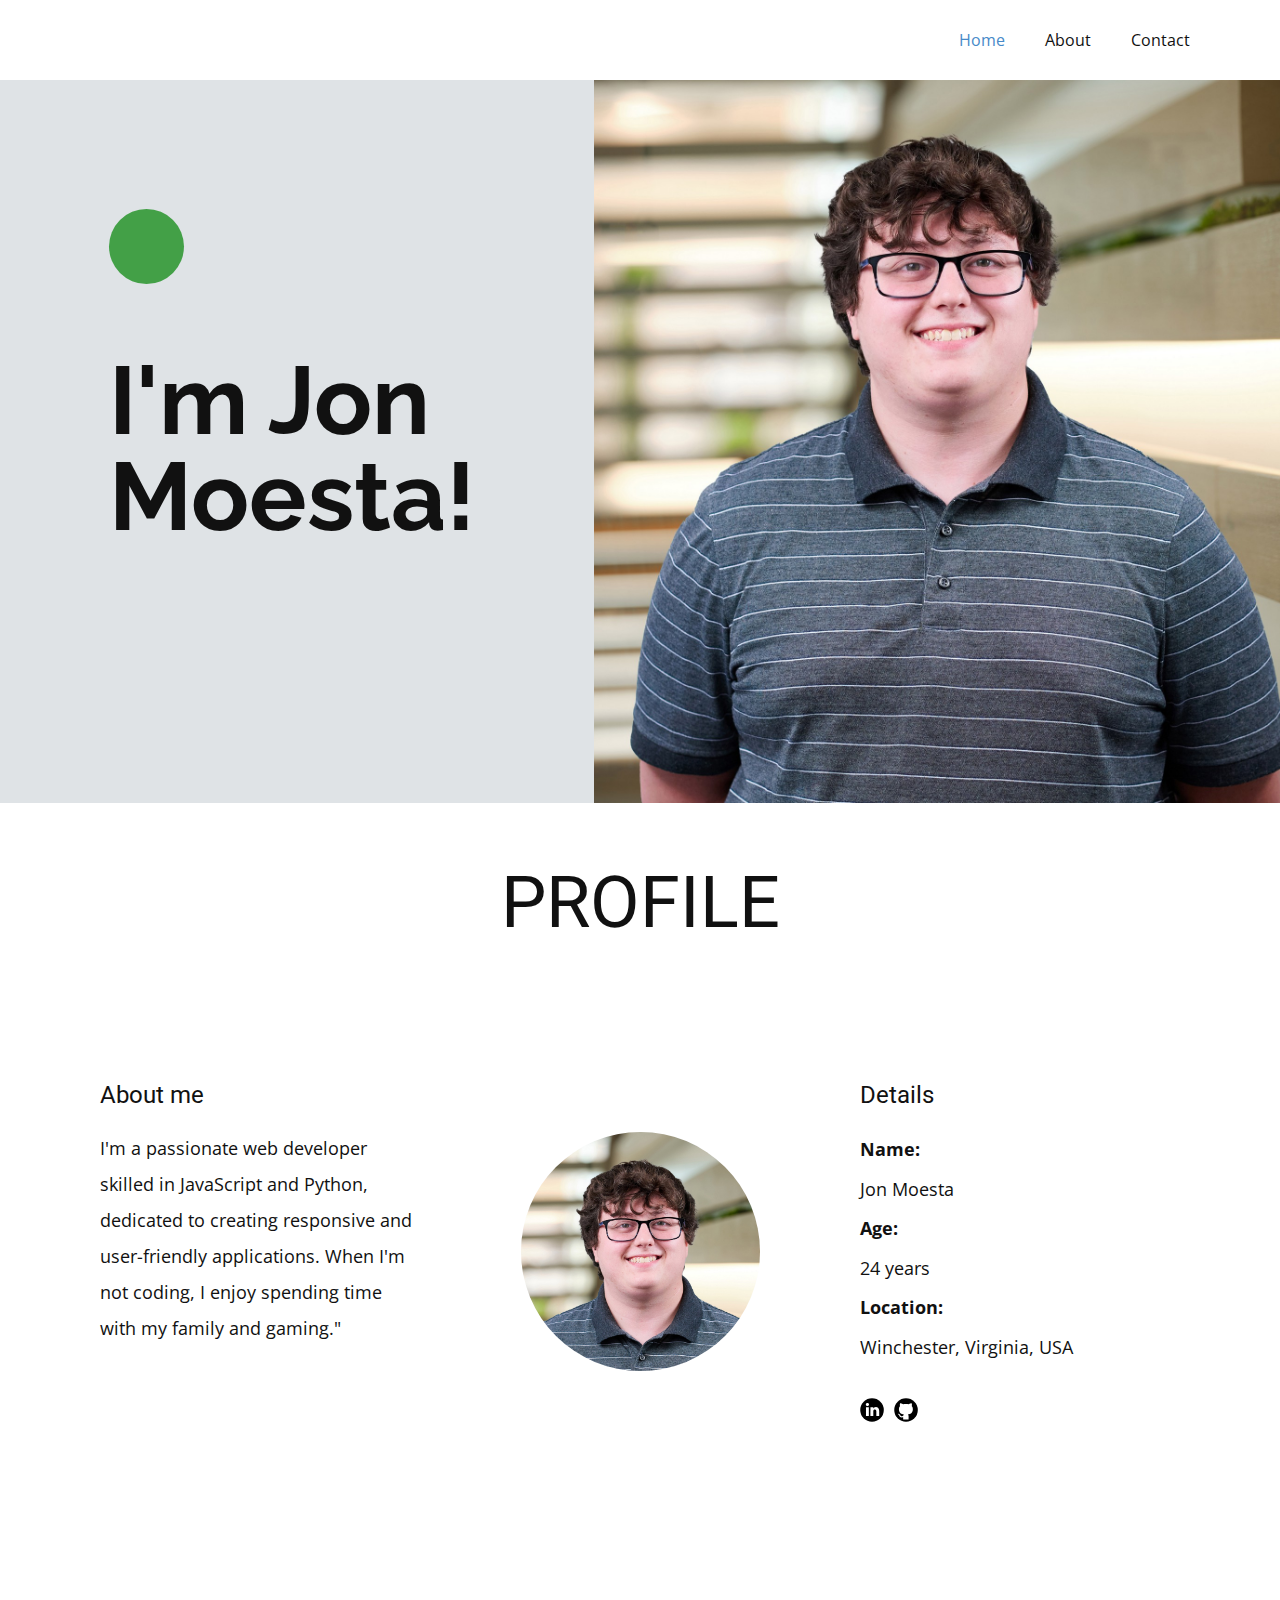
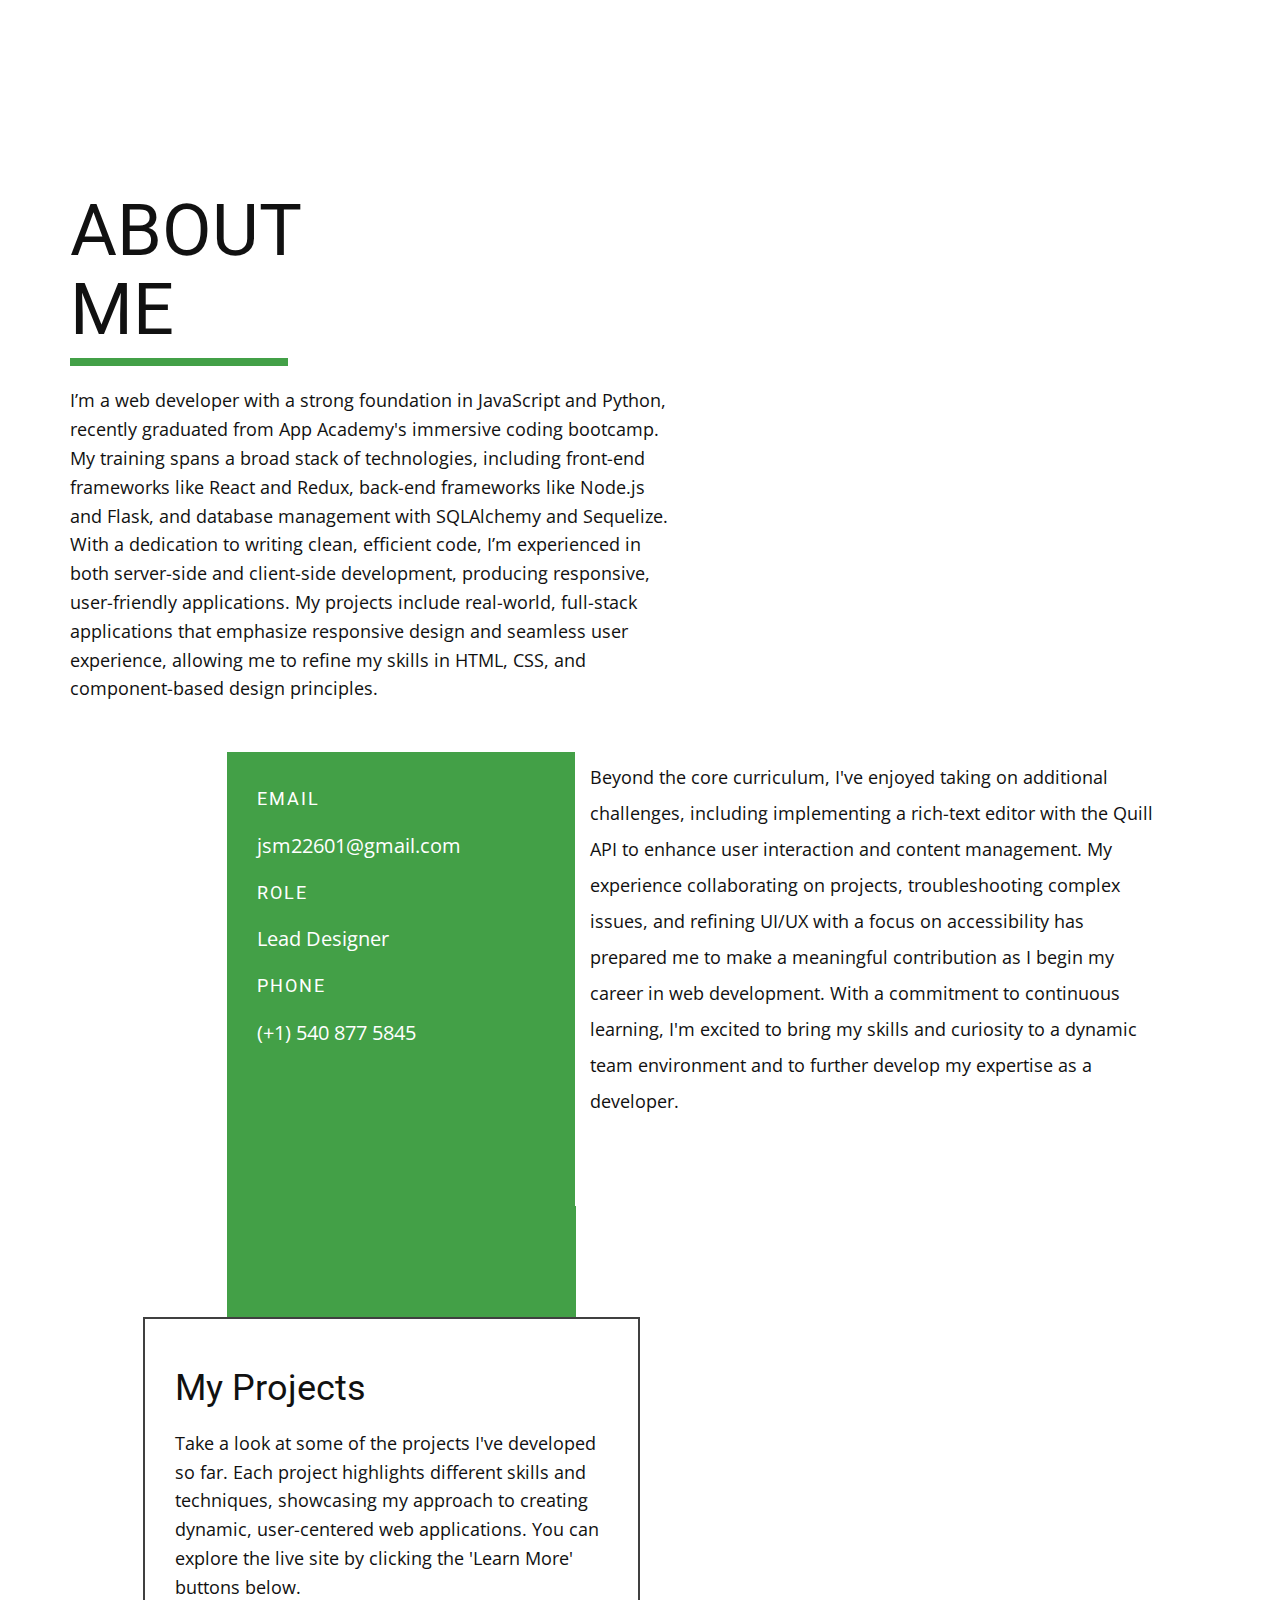
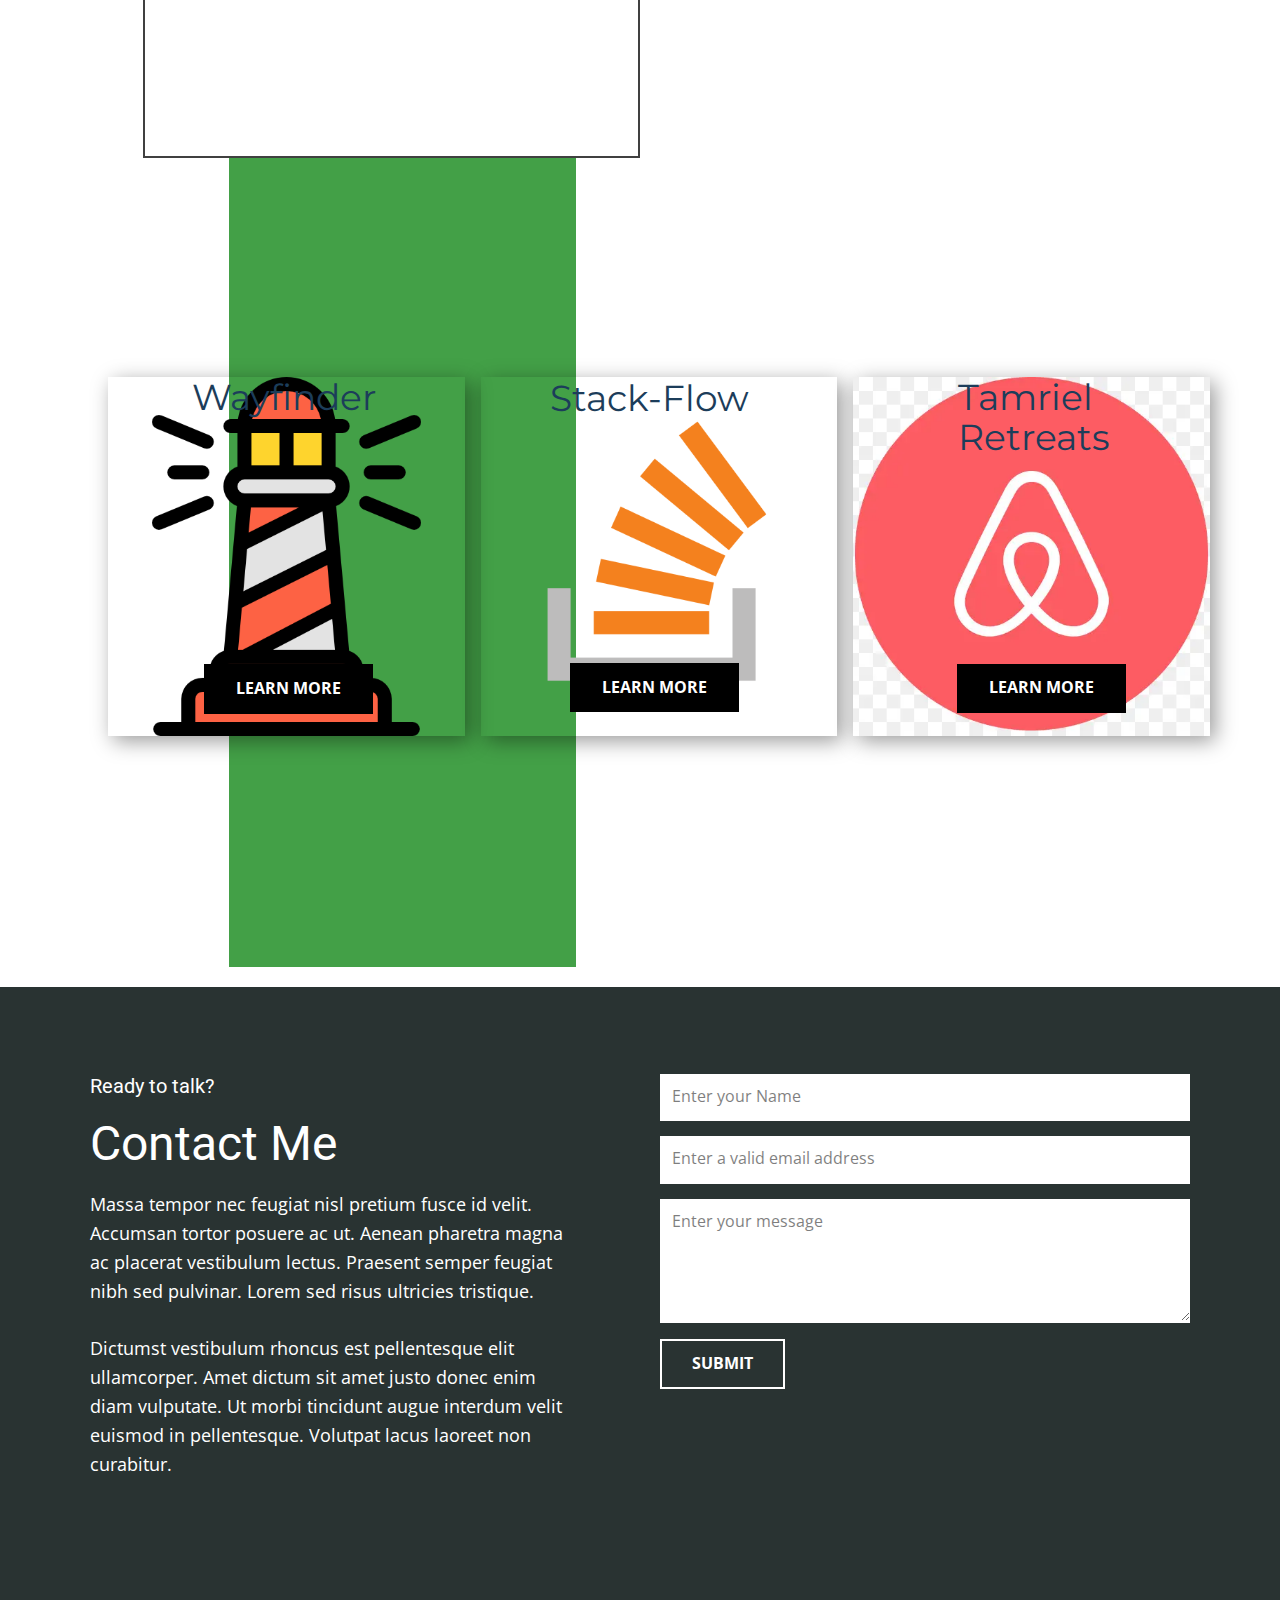
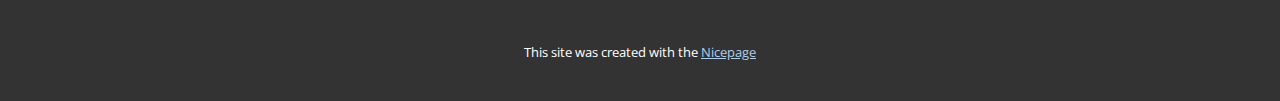
==== index.html @ 7a5f58ce "inital commit" ====
<!DOCTYPE html>
<html style="font-size: 16px;" lang="en"><head>
    <meta name="viewport" content="width=device-width, initial-scale=1.0">
    <meta charset="utf-8">
    <meta name="keywords" content="I&amp;apos;m Nick Norton!, Profile, About me, What I&amp;apos;m Doing, My Works, Contact Me, INTUITIVE">
    <meta name="description" content="">
    <title>Home</title>
    <link rel="stylesheet" href="nicepage.css" media="screen">
<link rel="stylesheet" href="index.css" media="screen">
    <script class="u-script" type="text/javascript" src="jquery.js" defer=""></script>
    <script class="u-script" type="text/javascript" src="nicepage.js" defer=""></script>
    <meta name="generator" content="Nicepage 6.21.3, nicepage.com">
    <meta name="referrer" content="origin">
    <link id="u-theme-google-font" rel="stylesheet" href="https://fonts.googleapis.com/css?family=Roboto:100,100i,300,300i,400,400i,500,500i,700,700i,900,900i|Open+Sans:300,300i,400,400i,500,500i,600,600i,700,700i,800,800i">
    <link id="u-page-google-font" rel="stylesheet" href="https://fonts.googleapis.com/css?family=Raleway:100,100i,200,200i,300,300i,400,400i,500,500i,600,600i,700,700i,800,800i,900,900i|Montserrat:100,100i,200,200i,300,300i,400,400i,500,500i,600,600i,700,700i,800,800i,900,900i">
    
    
    
    
    
    
    
    <script type="application/ld+json">{
		"@context": "http://schema.org",
		"@type": "Organization",
		"name": ""
}</script>
    <meta name="theme-color" content="#478ac9">
    <meta property="og:title" content="Home">
    <meta property="og:type" content="website">
  <meta data-intl-tel-input-cdn-path="intlTelInput/"></head>
  <body data-home-page="Home.html" data-home-page-title="Home" data-path-to-root="./" data-include-products="false" class="u-body u-xl-mode" data-lang="en"><header class="u-clearfix u-header u-header" id="sec-0e00"><div class="u-clearfix u-sheet u-sheet-1">
        <nav class="u-menu u-menu-dropdown u-offcanvas u-menu-1">
          <div class="menu-collapse" style="font-size: 1rem; letter-spacing: 0px;">
            <a class="u-button-style u-custom-left-right-menu-spacing u-custom-padding-bottom u-custom-top-bottom-menu-spacing u-hamburger-link u-nav-link u-text-active-palette-1-base u-text-hover-palette-2-base" href="#">
              <svg class="u-svg-link" viewBox="0 0 24 24"><use xlink:href="#menu-hamburger"></use></svg>
              <svg class="u-svg-content" version="1.1" id="menu-hamburger" viewBox="0 0 16 16" x="0px" y="0px" xmlns:xlink="http://www.w3.org/1999/xlink" xmlns="http://www.w3.org/2000/svg"><g><rect y="1" width="16" height="2"></rect><rect y="7" width="16" height="2"></rect><rect y="13" width="16" height="2"></rect>
</g></svg>
            </a>
          </div>
          <div class="u-nav-container">
            <ul class="u-nav u-unstyled u-nav-1"><li class="u-nav-item"><a class="u-button-style u-nav-link u-text-active-palette-1-base u-text-hover-palette-2-base" href="./" style="padding: 10px 20px;">Home</a>
</li><li class="u-nav-item"><a class="u-button-style u-nav-link u-text-active-palette-1-base u-text-hover-palette-2-base" href="About.html" style="padding: 10px 20px;">About</a>
</li><li class="u-nav-item"><a class="u-button-style u-nav-link u-text-active-palette-1-base u-text-hover-palette-2-base" href="Contact.html" style="padding: 10px 20px;">Contact</a>
</li></ul>
          </div>
          <div class="u-nav-container-collapse">
            <div class="u-black u-container-style u-inner-container-layout u-opacity u-opacity-95 u-sidenav">
              <div class="u-inner-container-layout u-sidenav-overflow">
                <div class="u-menu-close"></div>
                <ul class="u-align-center u-nav u-popupmenu-items u-unstyled u-nav-2"><li class="u-nav-item"><a class="u-button-style u-nav-link" href="./">Home</a>
</li><li class="u-nav-item"><a class="u-button-style u-nav-link" href="About.html">About</a>
</li><li class="u-nav-item"><a class="u-button-style u-nav-link" href="Contact.html">Contact</a>
</li></ul>
              </div>
            </div>
            <div class="u-black u-menu-overlay u-opacity u-opacity-70"></div>
          </div>
        </nav>
      </div></header>
    <section class="u-clearfix u-image u-section-1" id="carousel_8af0" data-image-width="1980" data-image-height="1320">
      <div class="data-layout-selected u-clearfix u-layout-wrap u-layout-wrap-1">
        <div class="u-layout">
          <div class="u-layout-row">
            <div class="u-align-left u-container-align-left u-container-style u-layout-cell u-left-cell u-size-26-lg u-size-26-xl u-size-29-md u-size-29-sm u-size-29-xs u-layout-cell-1">
              <div class="u-container-layout u-container-layout-1">
                <div class="u-custom-color-1 u-shape u-shape-circle u-shape-1"></div>
                <h1 class="u-custom-font u-font-raleway u-text u-title u-text-1">I'm Jon<br>Moesta!
                </h1>
              </div>
            </div>
            <div class="u-container-style u-image u-layout-cell u-right-cell u-size-31-md u-size-31-sm u-size-31-xs u-size-34-lg u-size-34-xl u-image-1" data-image-width="4131" data-image-height="3347">
              <div class="u-container-layout u-container-layout-2"></div>
            </div>
          </div>
        </div>
      </div>
    </section>
    <section class="u-align-center-lg u-align-center-md u-align-center-xl u-align-left-sm u-align-left-xs u-clearfix u-section-2" id="carousel_28e5">
      <div class="u-clearfix u-sheet u-sheet-1">
        <h1 class="u-text u-text-1">Profile</h1>
        <div class="data-layout-selected u-clearfix u-expanded-width u-layout-wrap u-layout-wrap-1">
          <div class="u-layout">
            <div class="u-layout-row">
              <div class="u-container-style u-layout-cell u-size-20 u-layout-cell-1">
                <div class="u-container-layout u-container-layout-1">
                  <h4 class="u-text u-text-2">About me</h4>
                  <p class="u-text u-text-3"> I'm a passionate web developer skilled in JavaScript and Python, dedicated to creating responsive and user-friendly applications. When I'm not coding, I enjoy spending time with my family and gaming."</p>
                </div>
              </div>
              <div class="u-align-center-md u-align-left-sm u-align-left-xs u-container-style u-layout-cell u-size-20 u-layout-cell-2">
                <div class="u-container-layout u-valign-middle-lg u-valign-middle-xl u-valign-top-md u-valign-top-sm u-valign-top-xs u-container-layout-2">
                  <div alt="" class="u-image u-image-circle u-image-1" data-image-width="2605" data-image-height="2208"></div>
                </div>
              </div>
              <div class="u-container-style u-layout-cell u-size-20 u-layout-cell-3">
                <div class="u-container-layout u-container-layout-3">
                  <h4 class="u-text u-text-4">Details</h4>
                  <p class="u-text u-text-5">
                    <span style="font-weight: 700;">Name: </span>
                    <br>Jon Moesta<br>
                    <span style="font-weight: 700;">Age: </span>
                    <br>24 years <span style="font-weight: 700;">
                      <br>Location: 
                    </span>
                    <br>Winchester, Virginia, USA
                  </p>
                  <div class="u-social-icons u-spacing-10 u-social-icons-1">
                    <a class="u-social-url" target="_blank" data-type="LinkedIn" title="LinkedIn" href="www.linkedin.com/in/jonathan-moesta-9ab302276"><span class="u-icon u-social-icon u-social-linkedin u-text-black u-icon-1"><svg class="u-svg-link" preserveAspectRatio="xMidYMin slice" viewBox="0 0 112 112" style=""><use xlink:href="#svg-0520"></use></svg><svg class="u-svg-content" viewBox="0 0 112 112" x="0" y="0" id="svg-0520"><circle fill="currentColor" cx="56.1" cy="56.1" r="55"></circle><path fill="#FFFFFF" d="M41.3,83.7H27.9V43.4h13.4V83.7z M34.6,37.9L34.6,37.9c-4.6,0-7.5-3.1-7.5-7c0-4,3-7,7.6-7s7.4,3,7.5,7
      C42.2,34.8,39.2,37.9,34.6,37.9z M89.6,83.7H76.2V62.2c0-5.4-1.9-9.1-6.8-9.1c-3.7,0-5.9,2.5-6.9,4.9c-0.4,0.9-0.4,2.1-0.4,3.3v22.5
      H48.7c0,0,0.2-36.5,0-40.3h13.4v5.7c1.8-2.7,5-6.7,12.1-6.7c8.8,0,15.4,5.8,15.4,18.1V83.7z"></path></svg></span>
                    </a>
                    <a class="u-social-url" target="_blank" data-type="Github" title="Github" href="https://github.com/Johney141"><span class="u-icon u-social-github u-social-icon u-text-black u-icon-2"><svg class="u-svg-link" preserveAspectRatio="xMidYMin slice" viewBox="0 0 112 112" style=""><use xlink:href="#svg-b299"></use></svg><svg class="u-svg-content" viewBox="0 0 112 112" x="0" y="0" id="svg-b299"><circle fill="currentColor" cx="56.1" cy="56.1" r="55"></circle><path fill="#FFFFFF" d="M88,51.3c0-5.5-1.9-10.2-5.3-13.7c0.6-1.3,2.3-6.5-0.5-13.5c0,0-4.2-1.4-14,5.3c-4.1-1.1-8.4-1.7-12.7-1.8
	c-4.3,0-8.7,0.6-12.7,1.8c-9.7-6.6-14-5.3-14-5.3c-2.8,7-1,12.2-0.5,13.5C25,41.2,23,45.7,23,51.3c0,19.6,11.9,23.9,23.3,25.2
	c-1.5,1.3-2.8,3.5-3.2,6.8c-3,1.3-10.2,3.6-14.9-4.3c0,0-2.7-4.9-7.8-5.3c0,0-5-0.1-0.4,3.1c0,0,3.3,1.6,5.6,7.5c0,0,3,9.1,17.2,6
	c0,4.3,0.1,8.3,0.1,9.5h25.2c0-1.7,0.1-7.2,0.1-14c0-4.7-1.7-7.9-3.4-9.4C76,75.2,88,70.9,88,51.3z"></path></svg></span>
                    </a>
                  </div>
                </div>
              </div>
            </div>
          </div>
        </div>
      </div>
    </section>
    <section class="u-clearfix u-section-3" id="carousel_9a30">
      <div class="u-clearfix u-sheet u-valign-bottom u-sheet-1">
        <h1 class="u-text u-text-1">About me</h1>
        <div class="u-border-8 u-border-custom-color-1 u-line u-line-horizontal u-line-1"></div>
        <p class="u-text u-text-2"> I’m a web developer with a strong foundation in JavaScript and Python, recently graduated from App Academy's immersive coding bootcamp. My training spans a broad stack of technologies, including front-end frameworks like React and Redux, back-end frameworks like Node.js and Flask, and database management with SQLAlchemy and Sequelize. With a dedication to writing clean, efficient code, I’m experienced in both server-side and client-side development, producing responsive, user-friendly applications. My projects include real-world, full-stack applications that emphasize responsive design and seamless user experience, allowing me to refine my skills in HTML, CSS, and component-based design principles.</p>
        <div class="data-layout-selected u-clearfix u-gutter-0 u-layout-wrap u-layout-wrap-1">
          <div class="u-layout">
            <div class="u-layout-row">
              <div class="u-container-style u-custom-color-1 u-layout-cell u-size-22-lg u-size-22-xl u-size-34-md u-size-34-sm u-size-34-xs u-layout-cell-1">
                <div class="u-container-layout u-container-layout-1">
                  <h6 class="u-text u-text-3">email</h6>
                  <a href="mailto:adrian@yourwebsite.com" class="u-active-none u-btn u-button-style u-hover-none u-none u-text-body-alt-color u-btn-1">jsm22601@gmail.com </a>
                  <h6 class="u-text u-text-4">Role</h6>
                  <p class="u-text u-text-5">Lead Designer</p>
                  <h6 class="u-text u-text-6">Phone</h6>
                  <a href="tel:+987987654321" class="u-active-none u-btn u-button-style u-hover-none u-none u-text-body-alt-color u-btn-2">(+1) 540 877 5845</a>
                </div>
              </div>
              <div class="u-container-style u-layout-cell u-size-26-md u-size-26-sm u-size-26-xs u-size-38-lg u-size-38-xl u-layout-cell-2">
                <div class="u-container-layout u-container-layout-2">
                  <p class="u-text u-text-7"> Beyond the core curriculum, I've enjoyed taking on additional challenges, including implementing a rich-text editor with the Quill API to enhance user interaction and content management. My experience collaborating on projects, troubleshooting complex issues, and refining UI/UX with a focus on accessibility has prepared me to make a meaningful contribution as I begin my career in web development. With a commitment to continuous learning, I'm excited to bring my skills and curiosity to a dynamic team environment and to further develop my expertise as a developer.</p>
                </div>
              </div>
            </div>
          </div>
        </div>
      </div>
    </section>
    <section class="u-clearfix u-white u-section-4" id="carousel_4520">
      <div class="u-clearfix u-sheet u-sheet-1">
        <div class="u-custom-color-1 u-shape u-shape-rectangle u-shape-1"></div>
        <div class="u-gallery u-layout-grid u-lightbox u-no-transition u-show-text-none u-gallery-1">
          <div class="u-gallery-inner u-gallery-inner-1">
            <div class="u-effect-hover-zoom u-gallery-item u-gallery-item-1">
              <div class="u-back-slide" data-image-width="512" data-image-height="512">
                <img class="u-back-image u-expanded" src="images/lighthouse1.png">
              </div>
              <div class="u-over-slide u-shading u-over-slide-1"></div>
            </div>
            <div class="u-effect-hover-zoom u-gallery-item u-gallery-item-2">
              <div class="u-back-slide" data-image-width="512" data-image-height="512">
                <img class="u-back-image u-expanded" src="images/512px-Stack_Overflow_icon.svg.png">
              </div>
              <div class="u-over-slide u-shading u-over-slide-2"></div>
            </div>
            <div class="u-effect-hover-zoom u-gallery-item u-gallery-item-3">
              <div class="u-back-slide" data-image-width="900" data-image-height="520">
                <img class="u-back-image u-expanded u-back-image-3" src="images/airbnb.webp">
              </div>
              <div class="u-over-slide u-shading u-over-slide-3"></div>
            </div>
          </div>
        </div>
        <div class="u-border-2 u-border-grey-75 u-container-style u-expanded-width-xs u-group u-white u-group-1">
          <div class="u-container-layout u-container-layout-1">
            <h2 class="u-text u-text-1">My Projects</h2>
            <p class="u-text u-text-2"> Take a look at some of the projects I've developed so far.&nbsp;Each project highlights different skills and techniques, showcasing my approach to creating dynamic, user-centered web applications. You can explore the live site by clicking the 'Learn More' buttons below.</p>
          </div>
        </div>
        <a href="#" class="u-black u-border-2 u-border-black u-btn u-button-style u-hover-black u-text-hover-white u-text-white u-btn-1">learn more</a>
        <a href="#" class="u-black u-border-2 u-border-black u-btn u-button-style u-text-hover-white u-text-white u-btn-2">learn more</a>
        <a href="#" class="u-black u-border-none u-btn u-button-style u-hover-black u-text-hover-white u-text-white u-btn-3">learn more</a>
        <h2 class="u-custom-font u-font-montserrat u-text u-text-custom-color-4 u-text-3">Wayfin​​der</h2>
        <h2 class="u-custom-font u-font-montserrat u-text u-text-custom-color-4 u-text-4">Stack-Flow </h2>
        <h2 class="u-custom-font u-font-montserrat u-text u-text-custom-color-4 u-text-5">Tamriel Retreats</h2>
      </div>
    </section>
    <section class="u-clearfix u-palette-4-dark-3 u-section-5" id="carousel_06de">
      <div class="u-clearfix u-sheet u-valign-middle u-sheet-1">
        <div class="data-layout-selected u-clearfix u-expanded-width u-layout-wrap u-layout-wrap-1">
          <div class="u-layout">
            <div class="u-layout-row">
              <div class="u-container-style u-layout-cell u-left-cell u-size-30 u-layout-cell-1">
                <div class="u-container-layout u-container-layout-1">
                  <h5 class="u-text u-text-1">Ready to talk?</h5>
                  <h2 class="u-text u-text-2">Contact Me</h2>
                  <p class="u-text u-text-3">Massa tempor nec feugiat nisl pretium fusce id velit. Accumsan tortor posuere ac ut. Aenean pharetra magna ac placerat vestibulum lectus. Praesent semper feugiat nibh sed pulvinar. Lorem sed risus ultricies tristique.&nbsp;<br>
                    <br>Dictumst vestibulum rhoncus est pellentesque elit ullamcorper. Amet dictum sit amet justo donec enim diam vulputate. Ut morbi tincidunt augue interdum velit euismod in pellentesque. Volutpat lacus laoreet non curabitur.
                  </p>
                </div>
              </div>
              <div class="u-container-style u-layout-cell u-right-cell u-size-30 u-layout-cell-2">
                <div class="u-container-layout u-container-layout-2">
                  <div class="custom-expanded u-form u-form-1">
                    <form action="https://forms.nicepagesrv.com/v2/form/process" class="u-block-932b-12 u-clearfix u-form-spacing-15 u-form-vertical u-inner-form" source="email"><!-- hidden inputs for siteId and pageId -->
                      <div class="u-form-group u-form-name">
                        <label for="name-f798" class="u-form-control-hidden u-label">Name</label>
                        <input type="text" placeholder="Enter your Name" id="name-f798" name="name" class="u-border-2 u-border-no-left u-border-no-right u-border-no-top u-border-white u-input u-input-rectangle" required="">
                      </div><!-- always visible -->
                      <div class="u-form-email u-form-group">
                        <label for="email-f798" class="u-form-control-hidden u-label">Email</label>
                        <input type="email" placeholder="Enter a valid email address" id="email-f798" name="email" class="u-border-2 u-border-no-left u-border-no-right u-border-no-top u-border-white u-input u-input-rectangle" required="">
                      </div>
                      <div class="u-form-group u-form-message">
                        <label for="message-f798" class="u-form-control-hidden u-label">Message</label>
                        <textarea placeholder="Enter your message" rows="4" cols="50" id="message-f798" name="message" class="u-border-2 u-border-no-left u-border-no-right u-border-no-top u-border-white u-input u-input-rectangle" required=""></textarea>
                      </div>
                      <div class="u-form-group u-form-submit">
                        <a href="#" class="u-active-white u-border-2 u-border-active-white u-border-hover-white u-border-white u-btn u-btn-submit u-button-style u-hover-white u-none u-text-active-palette-4-base u-text-body-alt-color u-text-hover-palette-4-base u-btn-1">Submit</a>
                        <input type="submit" value="submit" class="u-form-control-hidden">
                      </div>
                      <div class="u-form-send-message u-form-send-success"> Thank you! Your message has been sent. </div>
                      <div class="u-form-send-error u-form-send-message"> Unable to send your message. Please fix errors then try again. </div>
                      <input type="hidden" value="" name="recaptchaResponse">
                      <input type="hidden" name="formServices" value="bfefaeef-82b0-f824-d6e6-ddabe9e6746f">
                    </form>
                  </div>
                </div>
              </div>
            </div>
          </div>
        </div>
      </div>
    </section>
    
    
    
    
    <section class="u-backlink u-clearfix u-grey-80">
      <p class="u-text">
        <span>This site was created with the </span>
        <a class="u-link" href="https://nicepage.com/" target="_blank" rel="nofollow">
          <span>Nicepage</span>
        </a>
      </p>
    </section>
  
</body></html>
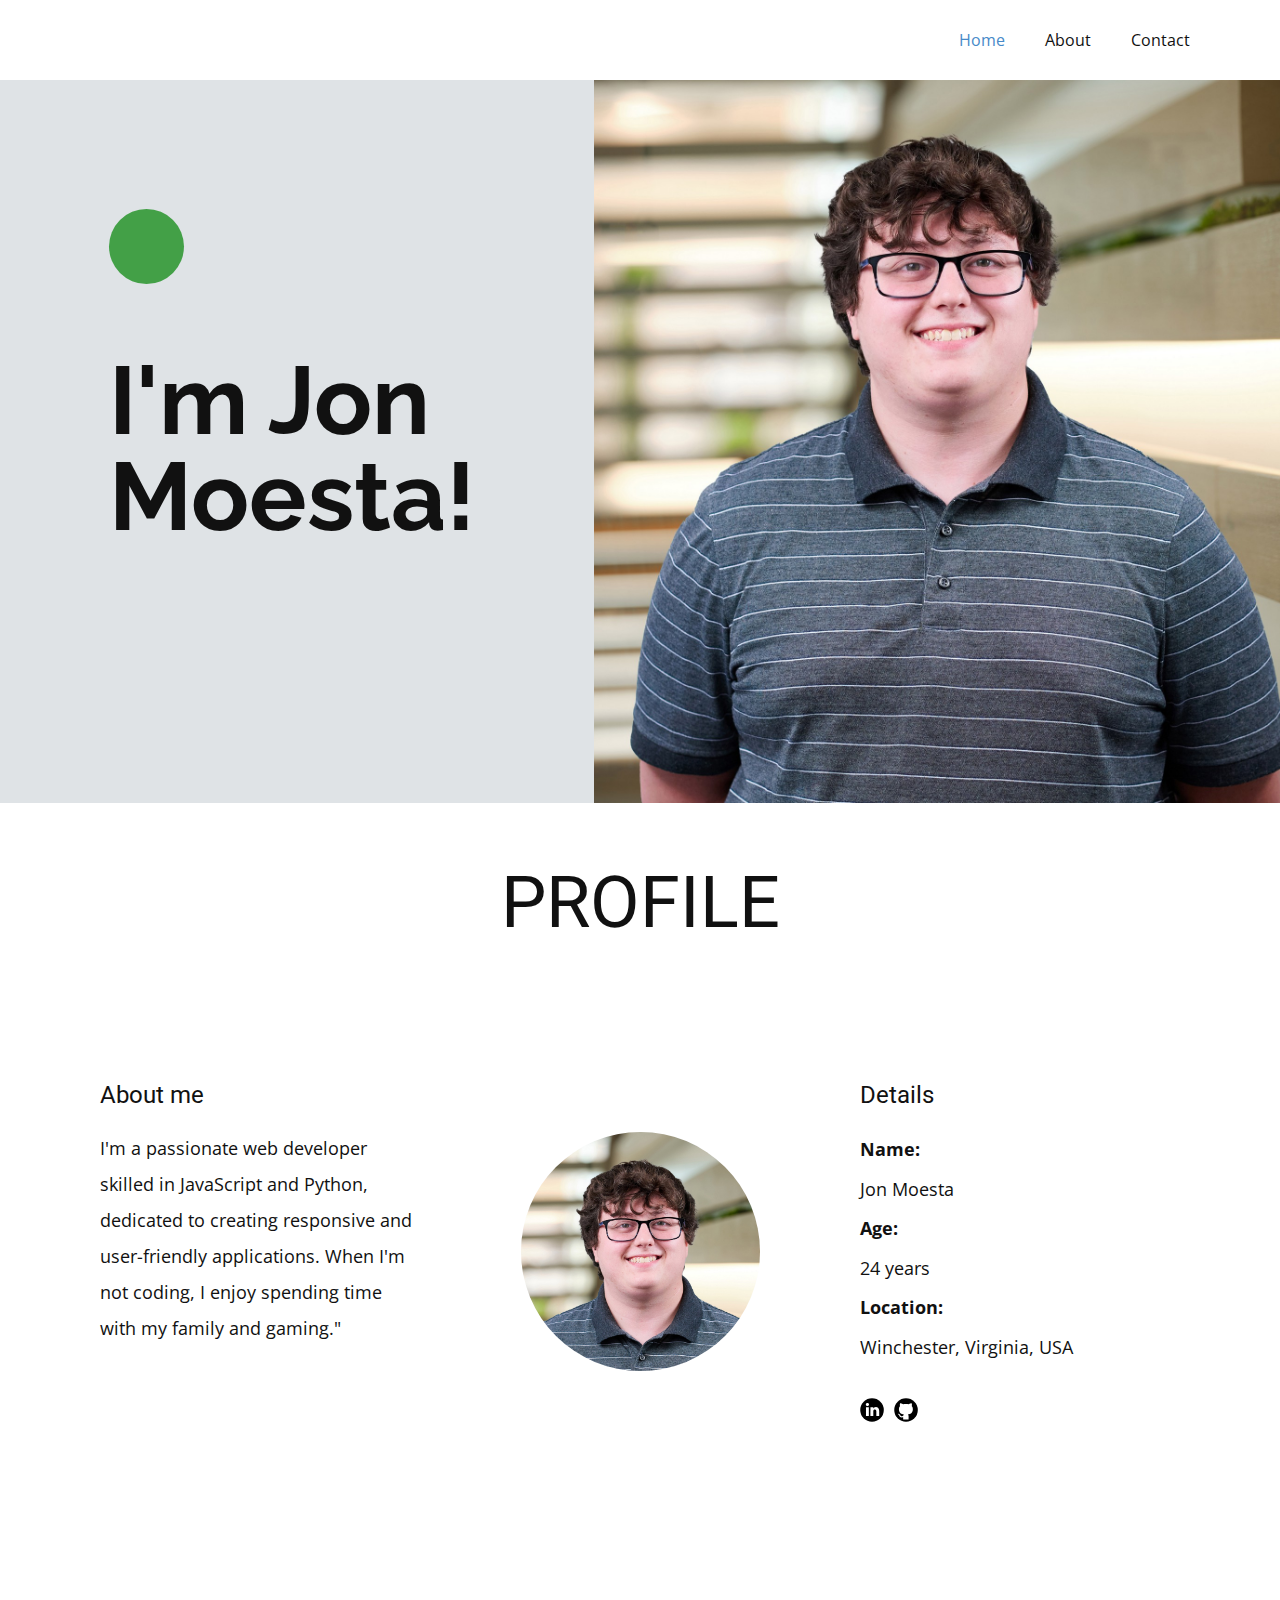
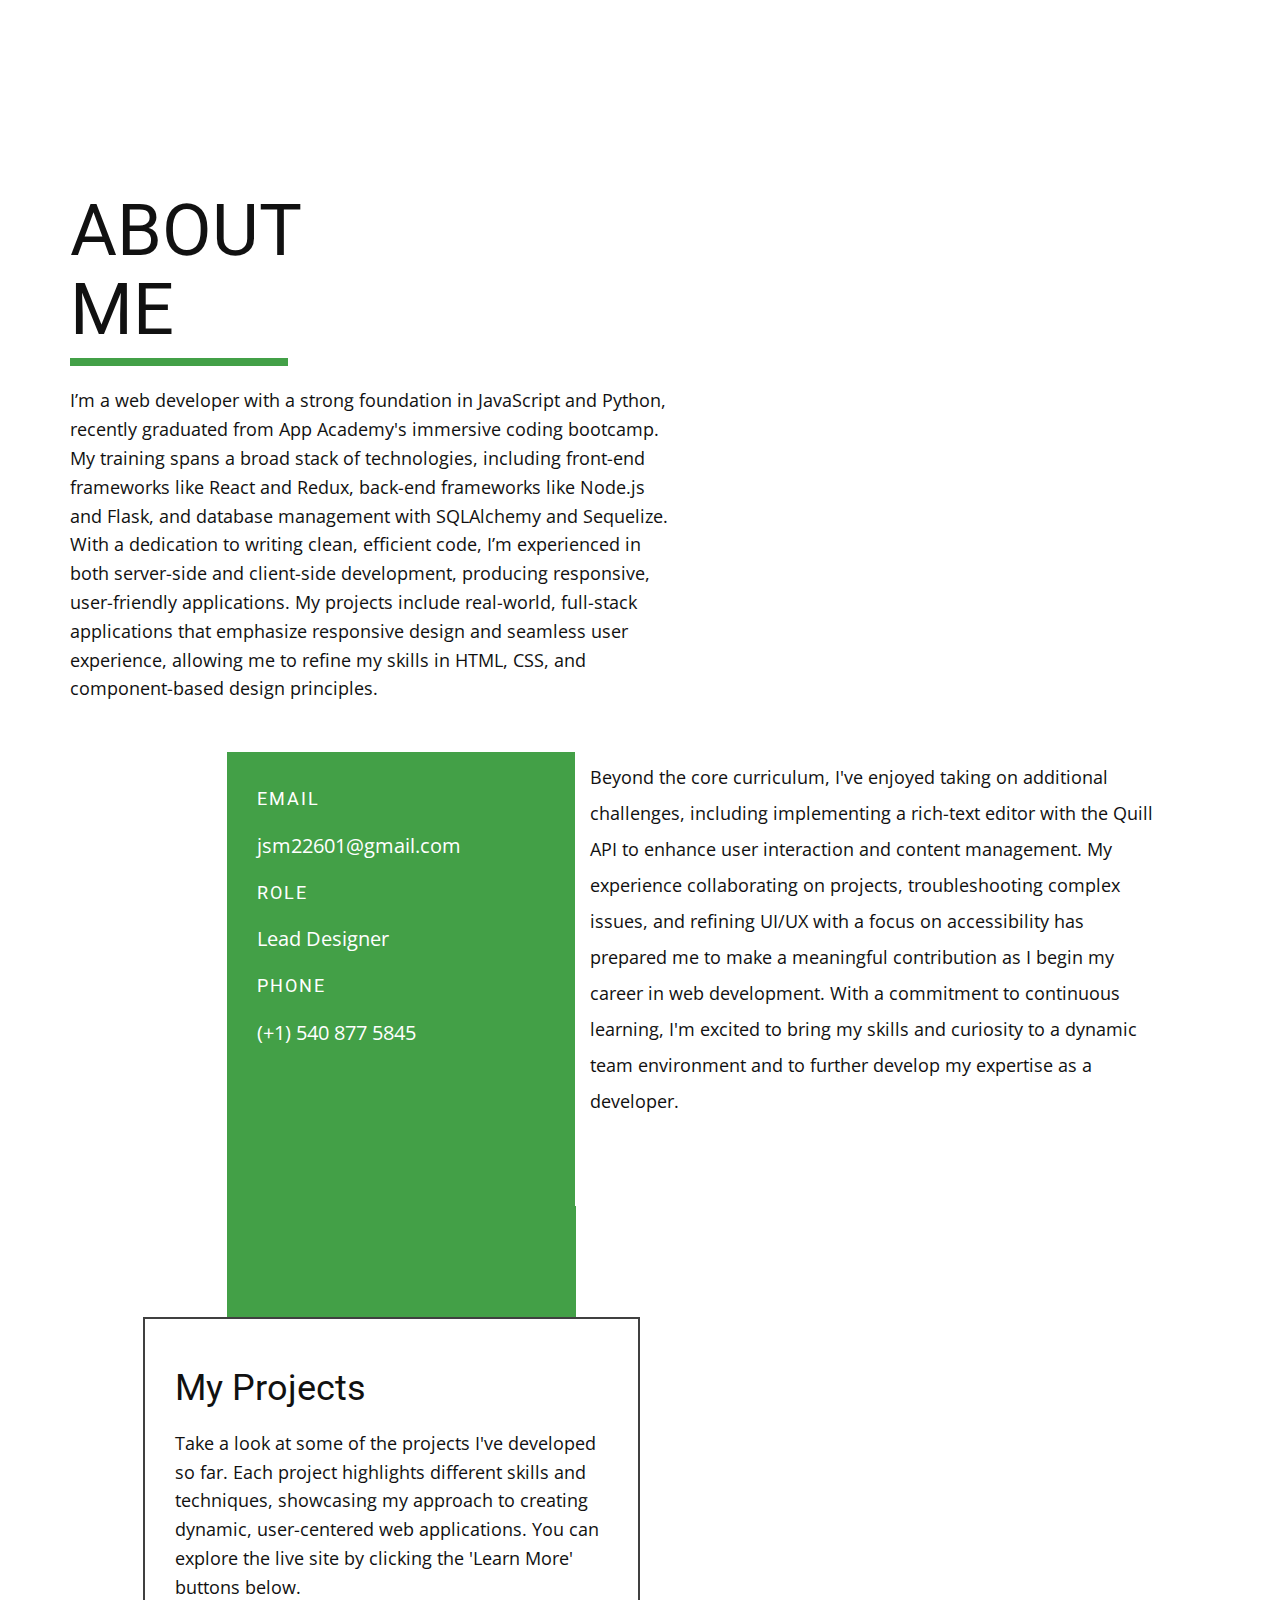
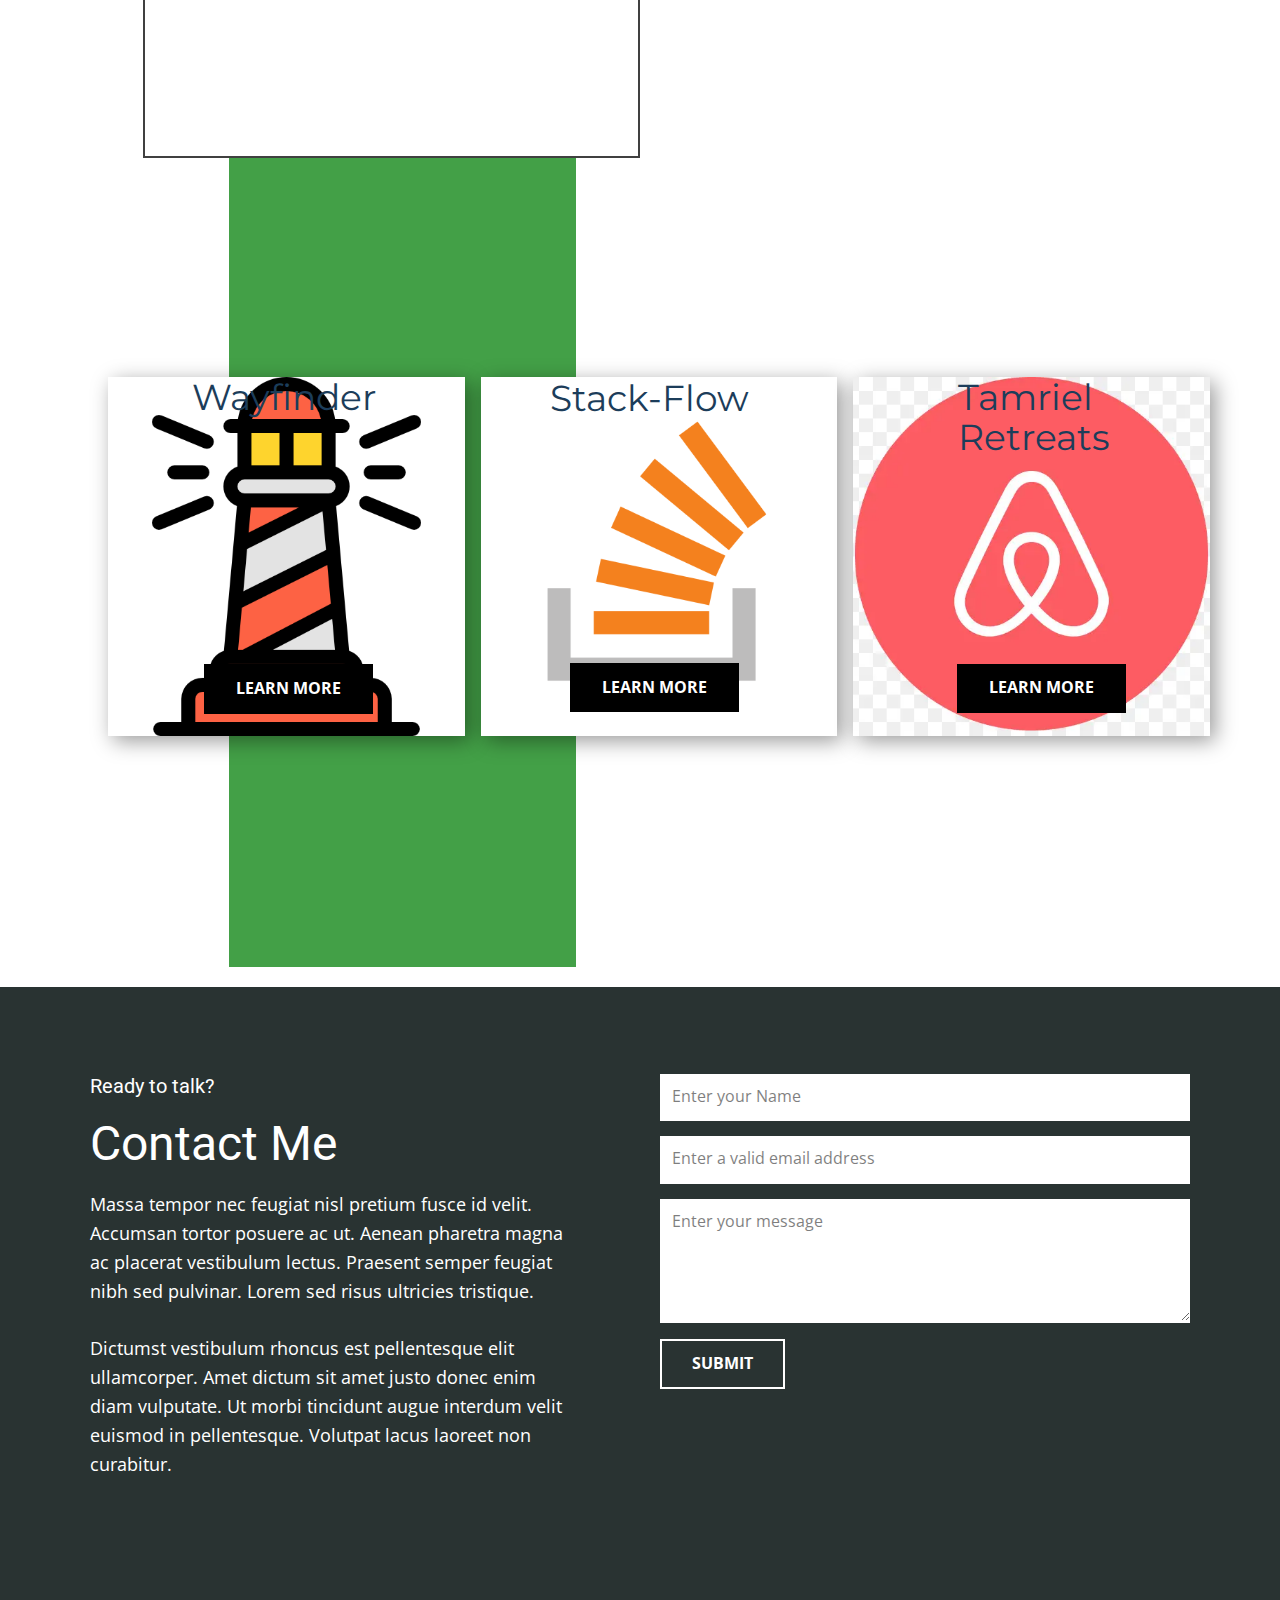
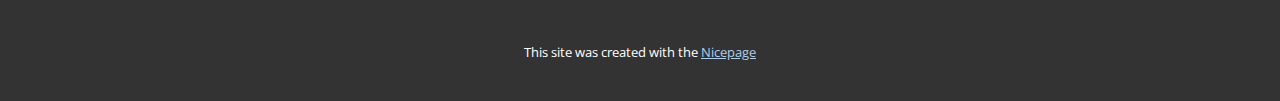
==== commit d87fc4d6: "updated portoflio css" ====
--- a/index.html
+++ b/index.html
@@ -157,19 +157,19 @@
         <div class="u-gallery u-layout-grid u-lightbox u-no-transition u-show-text-none u-gallery-1">
           <div class="u-gallery-inner u-gallery-inner-1">
             <div class="u-effect-hover-zoom u-gallery-item u-gallery-item-1">
-              <div class="u-back-slide" data-image-width="512" data-image-height="512">
+              <div class="u-back-slide gallery" data-image-width="512" data-image-height="512">
                 <img class="u-back-image u-expanded" src="images/lighthouse1.png">
               </div>
               <div class="u-over-slide u-shading u-over-slide-1"></div>
             </div>
             <div class="u-effect-hover-zoom u-gallery-item u-gallery-item-2">
-              <div class="u-back-slide" data-image-width="512" data-image-height="512">
+              <div class="u-back-slide gallery" data-image-width="512" data-image-height="512">
                 <img class="u-back-image u-expanded" src="images/512px-Stack_Overflow_icon.svg.png">
               </div>
               <div class="u-over-slide u-shading u-over-slide-2"></div>
             </div>
             <div class="u-effect-hover-zoom u-gallery-item u-gallery-item-3">
-              <div class="u-back-slide" data-image-width="900" data-image-height="520">
+              <div class="u-back-slide gallery" data-image-width="900" data-image-height="520">
                 <img class="u-back-image u-expanded u-back-image-3" src="images/airbnb.webp">
               </div>
               <div class="u-over-slide u-shading u-over-slide-3"></div>
--- a/index.css
+++ b/index.css
@@ -1023,4 +1023,8 @@
   .u-section-5 .u-text-2 {
     font-size: 2.25rem;
   }
+}
+
+.gallery {
+  background-color: white;
 }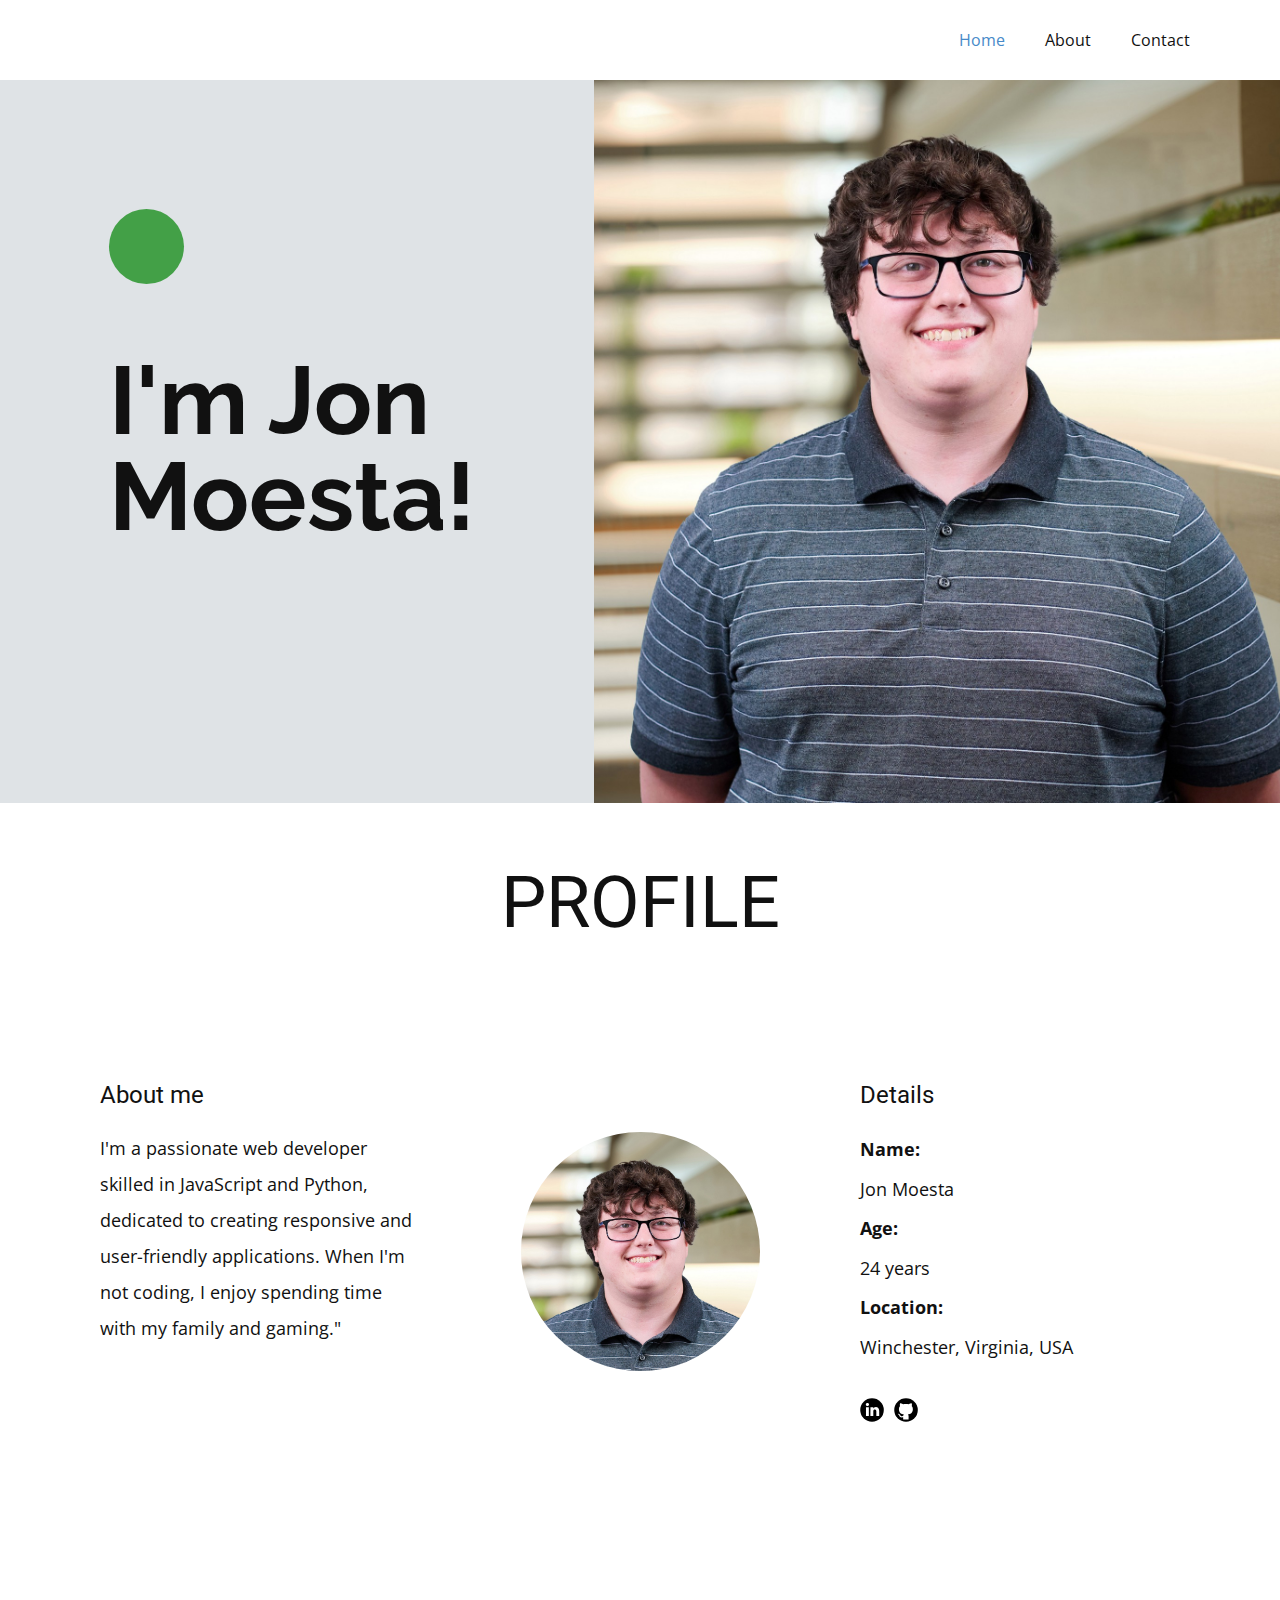
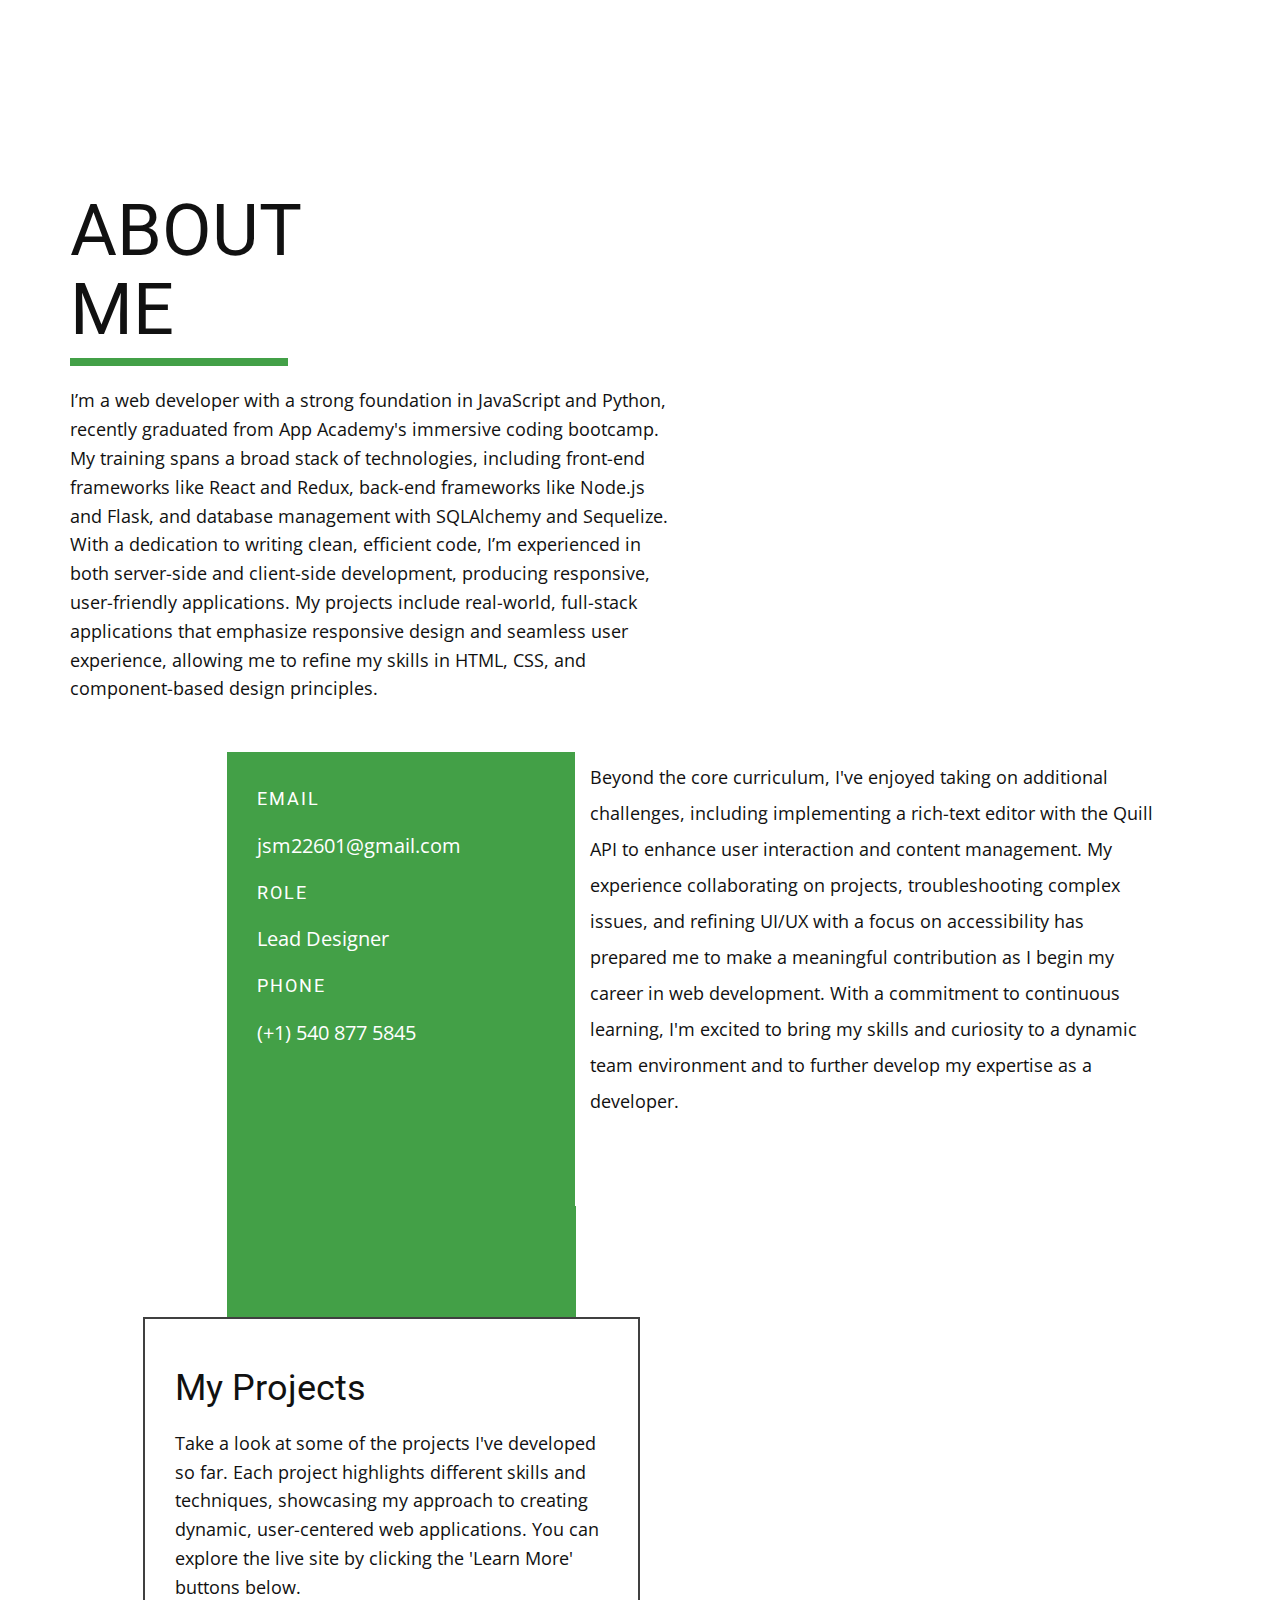
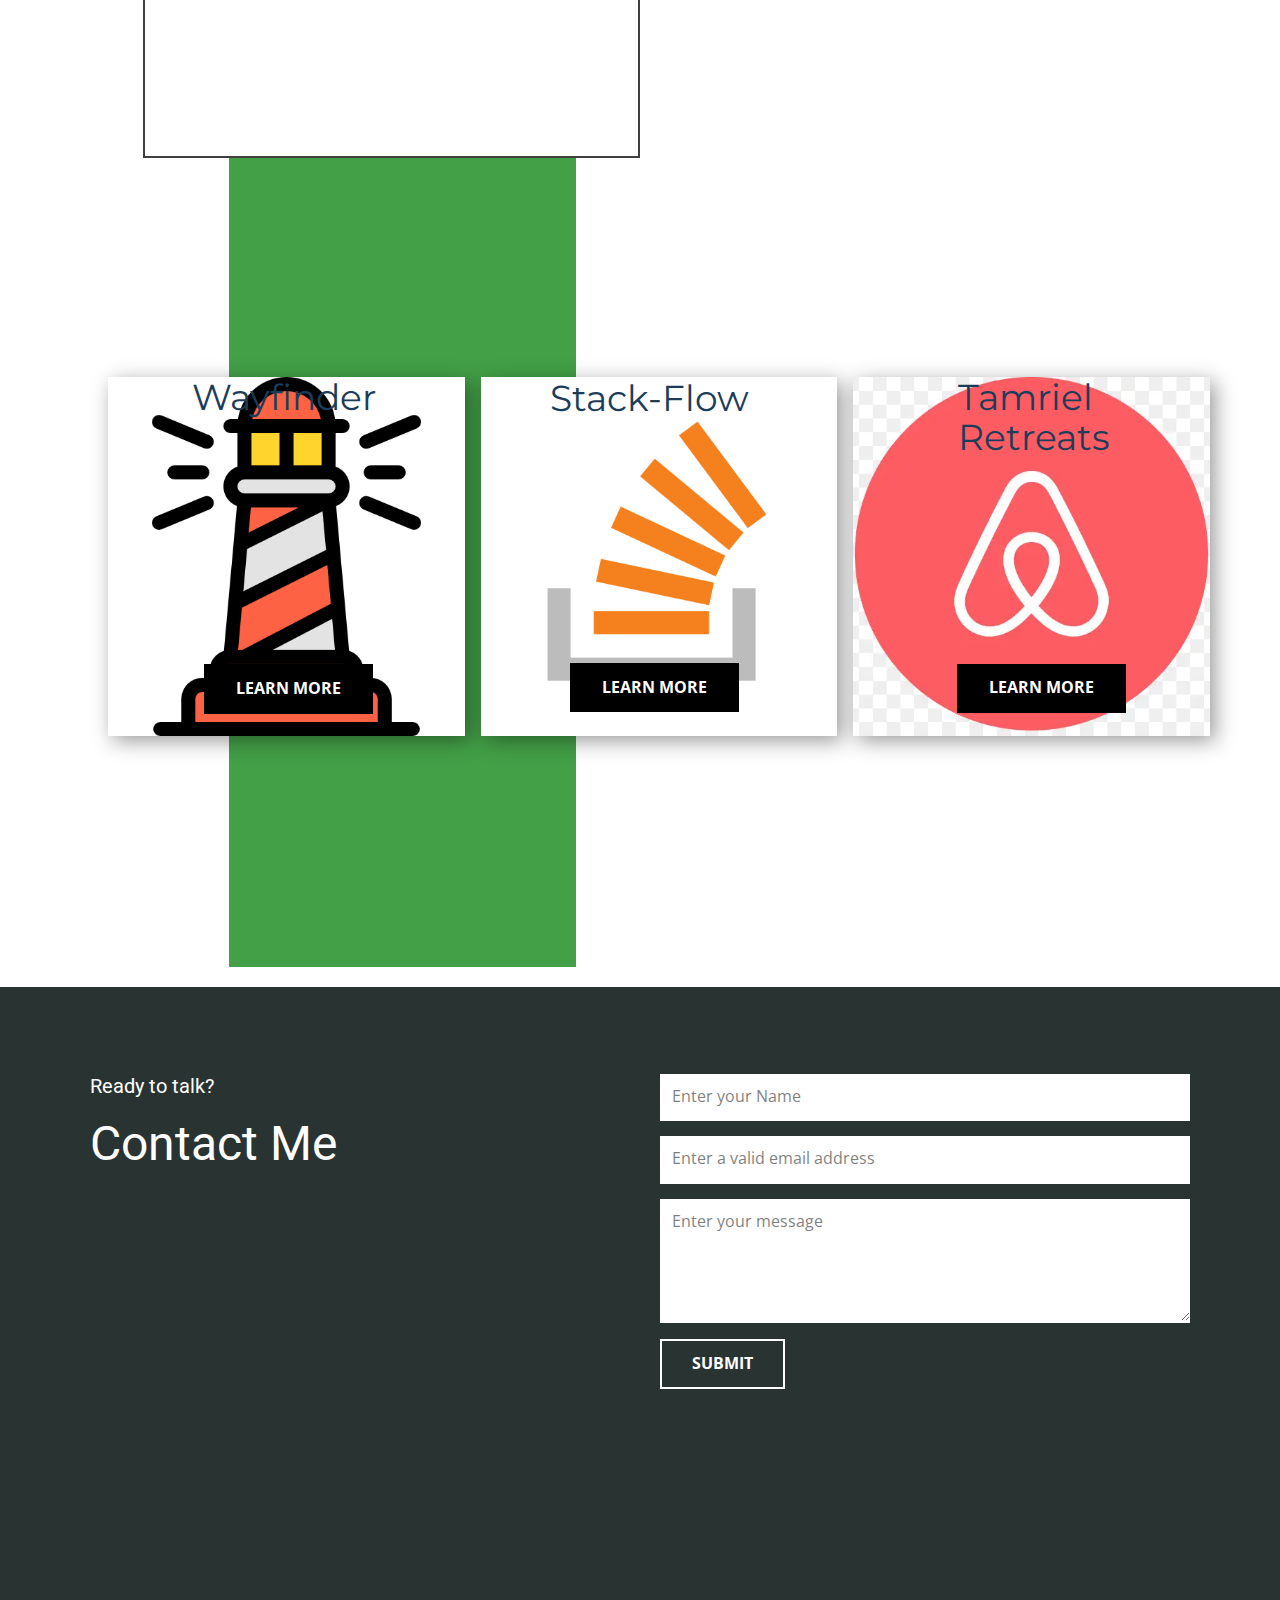
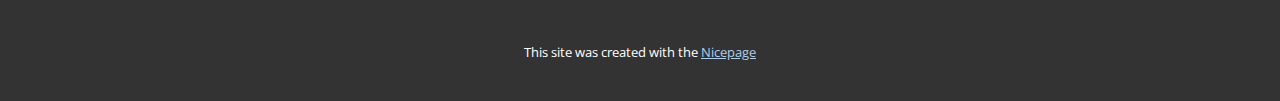
==== commit 3e5b37ab: "Update index.html" ====
--- a/index.html
+++ b/index.html
@@ -182,9 +182,9 @@
             <p class="u-text u-text-2"> Take a look at some of the projects I've developed so far.&nbsp;Each project highlights different skills and techniques, showcasing my approach to creating dynamic, user-centered web applications. You can explore the live site by clicking the 'Learn More' buttons below.</p>
           </div>
         </div>
-        <a href="#" class="u-black u-border-2 u-border-black u-btn u-button-style u-hover-black u-text-hover-white u-text-white u-btn-1">learn more</a>
-        <a href="#" class="u-black u-border-2 u-border-black u-btn u-button-style u-text-hover-white u-text-white u-btn-2">learn more</a>
-        <a href="#" class="u-black u-border-none u-btn u-button-style u-hover-black u-text-hover-white u-text-white u-btn-3">learn more</a>
+        <a href="https://wayfinder-b8om.onrender.com/" class="u-black u-border-2 u-border-black u-btn u-button-style u-hover-black u-text-hover-white u-text-white u-btn-1">learn more</a>
+        <a href="https://stack-flow.onrender.com/" class="u-black u-border-2 u-border-black u-btn u-button-style u-text-hover-white u-text-white u-btn-2">learn more</a>
+        <a href="https://tamriel-retreats.onrender.com" class="u-black u-border-none u-btn u-button-style u-hover-black u-text-hover-white u-text-white u-btn-3">learn more</a>
         <h2 class="u-custom-font u-font-montserrat u-text u-text-custom-color-4 u-text-3">Wayfin​​der</h2>
         <h2 class="u-custom-font u-font-montserrat u-text u-text-custom-color-4 u-text-4">Stack-Flow </h2>
         <h2 class="u-custom-font u-font-montserrat u-text u-text-custom-color-4 u-text-5">Tamriel Retreats</h2>
@@ -199,9 +199,6 @@
                 <div class="u-container-layout u-container-layout-1">
                   <h5 class="u-text u-text-1">Ready to talk?</h5>
                   <h2 class="u-text u-text-2">Contact Me</h2>
-                  <p class="u-text u-text-3">Massa tempor nec feugiat nisl pretium fusce id velit. Accumsan tortor posuere ac ut. Aenean pharetra magna ac placerat vestibulum lectus. Praesent semper feugiat nibh sed pulvinar. Lorem sed risus ultricies tristique.&nbsp;<br>
-                    <br>Dictumst vestibulum rhoncus est pellentesque elit ullamcorper. Amet dictum sit amet justo donec enim diam vulputate. Ut morbi tincidunt augue interdum velit euismod in pellentesque. Volutpat lacus laoreet non curabitur.
-                  </p>
                 </div>
               </div>
               <div class="u-container-style u-layout-cell u-right-cell u-size-30 u-layout-cell-2">
@@ -250,4 +247,4 @@
       </p>
     </section>
   
-</body></html>+</body></html>
